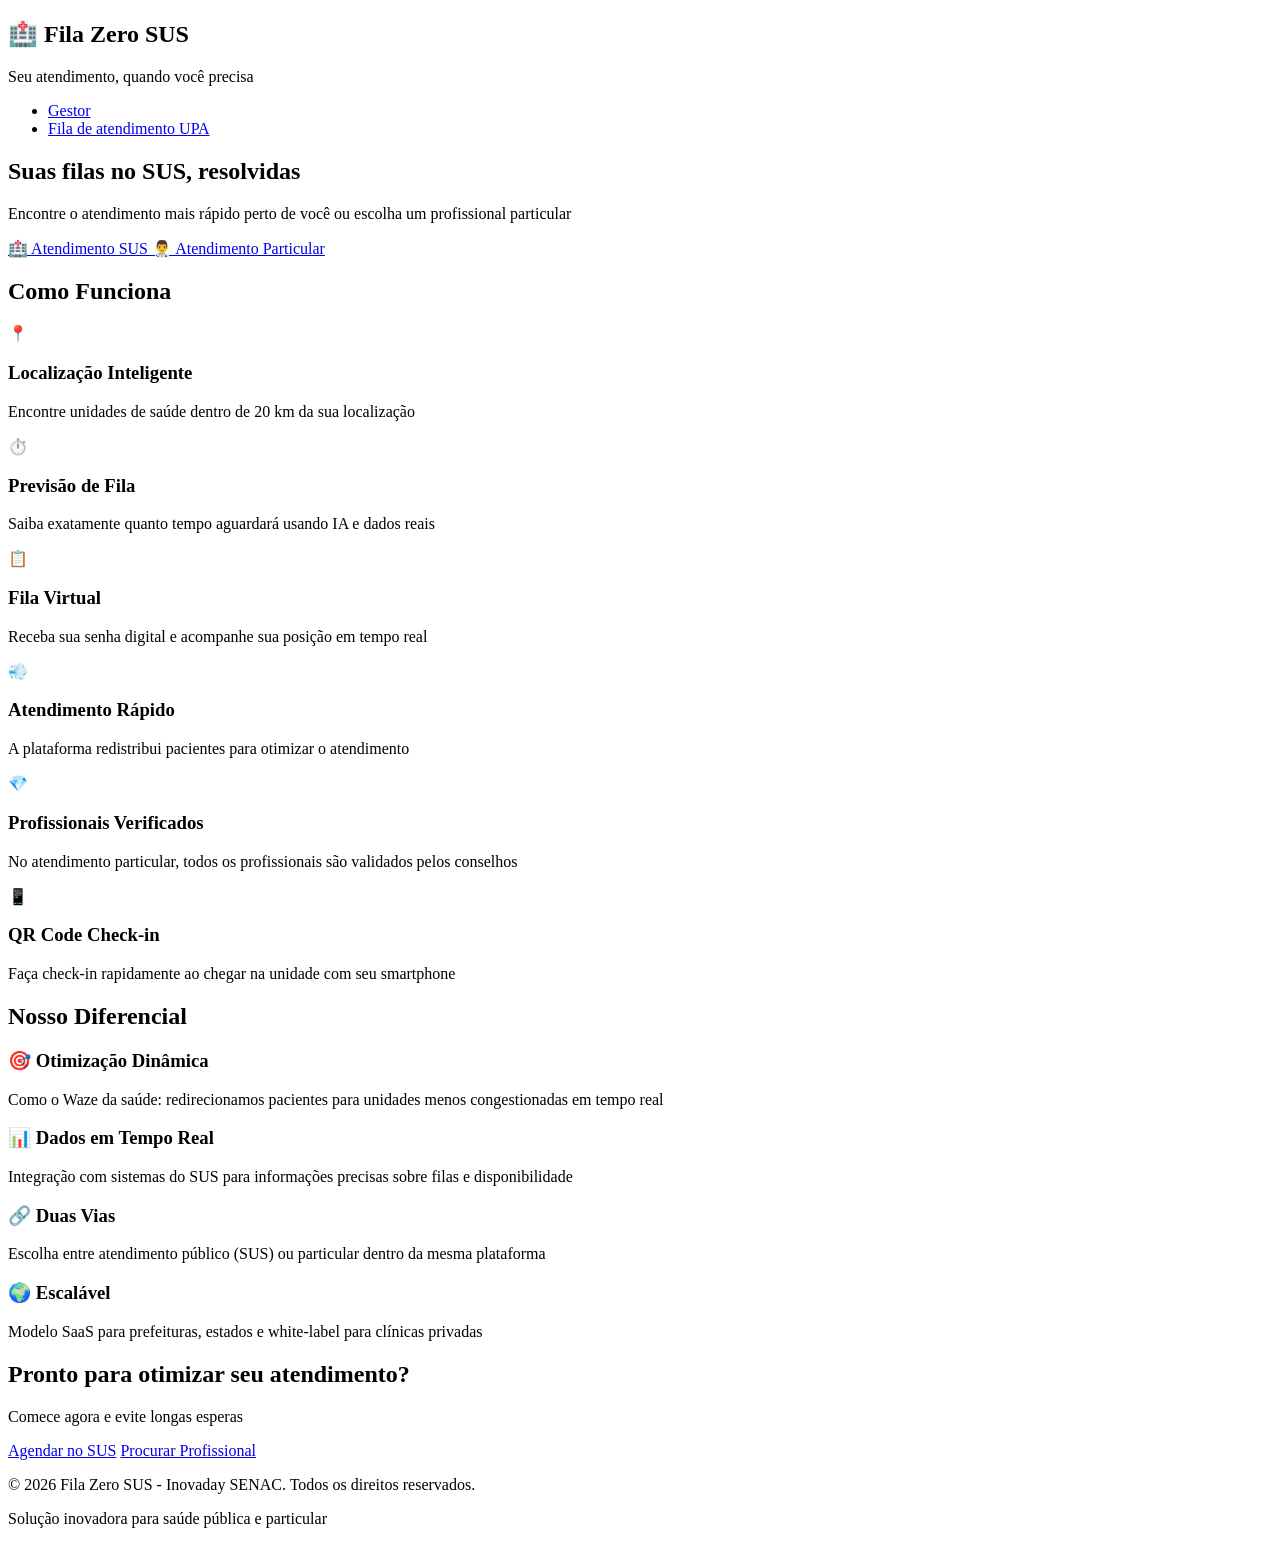
==== index.html @ 4831dcff "Add files via upload" ====
<!DOCTYPE html>
<html lang="pt-BR">
<head>
    <meta charset="UTF-8">
    <meta name="viewport" content="width=device-width, initial-scale=1.0">
    <title>Fila Zero SUS - Plataforma de Otimização de Atendimento</title>
    <link rel="stylesheet" href="css/style.css">
</head>
<body>
    <!-- Navbar -->
    <nav class="navbar">
        <div class="container">
            <div class="navbar-brand">
                <h1>🏥 Fila Zero SUS</h1>
                <p class="tagline">Seu atendimento, quando você precisa</p>
            </div>
            <ul class="navbar-menu">
                <li><a href="gestor.html" class="btn-secondary">Gestor</a></li>
                <li><a href="boss-fila.html" class="btn-secondary">Fila de atendimento UPA</a></li>
            </ul>
        </div>
    </nav>

    <!-- Hero Section -->
    <section class="hero">
        <div class="container">
            <div class="hero-content">
                <h2>Suas filas no SUS, resolvidas</h2>
                <p>Encontre o atendimento mais rápido perto de você ou escolha um profissional particular</p>
                <div class="hero-buttons">
                    <a href="sus.html" class="btn btn-primary">
                        <span class="icon">🏥</span>
                        Atendimento SUS
                    </a>
                    <a href="particular.html" class="btn btn-secondary">
                        <span class="icon">👨‍⚕️</span>
                        Atendimento Particular
                    </a>
                </div>
            </div>
        </div>
    </section>

    <!-- Problem & Solution -->
    <section class="features">
        <div class="container">
            <div class="section-title">
                <h2>Como Funciona</h2>
            </div>
            
            <div class="features-grid">
                <div class="feature-card">
                    <div class="feature-icon">📍</div>
                    <h3>Localização Inteligente</h3>
                    <p>Encontre unidades de saúde dentro de 20 km da sua localização</p>
                </div>
                
                <div class="feature-card">
                    <div class="feature-icon">⏱️</div>
                    <h3>Previsão de Fila</h3>
                    <p>Saiba exatamente quanto tempo aguardará usando IA e dados reais</p>
                </div>
                
                <div class="feature-card">
                    <div class="feature-icon">📋</div>
                    <h3>Fila Virtual</h3>
                    <p>Receba sua senha digital e acompanhe sua posição em tempo real</p>
                </div>
                
                <div class="feature-card">
                    <div class="feature-icon">💨</div>
                    <h3>Atendimento Rápido</h3>
                    <p>A plataforma redistribui pacientes para otimizar o atendimento</p>
                </div>

                <div class="feature-card">
                    <div class="feature-icon">💎</div>
                    <h3>Profissionais Verificados</h3>
                    <p>No atendimento particular, todos os profissionais são validados pelos conselhos</p>
                </div>
                
                <div class="feature-card">
                    <div class="feature-icon">📱</div>
                    <h3>QR Code Check-in</h3>
                    <p>Faça check-in rapidamente ao chegar na unidade com seu smartphone</p>
                </div>
            </div>
        </div>
    </section>

    <!-- Diferenciais -->
    <section class="diferenciais">
        <div class="container">
            <div class="section-title">
                <h2>Nosso Diferencial</h2>
            </div>
            
            <div class="diferenciais-content">
                <div class="diferencial-item">
                    <h3>🎯 Otimização Dinâmica</h3>
                    <p>Como o Waze da saúde: redirecionamos pacientes para unidades menos congestionadas em tempo real</p>
                </div>
                
                <div class="diferencial-item">
                    <h3>📊 Dados em Tempo Real</h3>
                    <p>Integração com sistemas do SUS para informações precisas sobre filas e disponibilidade</p>
                </div>
                
                <div class="diferencial-item">
                    <h3>🔗 Duas Vias</h3>
                    <p>Escolha entre atendimento público (SUS) ou particular dentro da mesma plataforma</p>
                </div>
                
                <div class="diferencial-item">
                    <h3>🌍 Escalável</h3>
                    <p>Modelo SaaS para prefeituras, estados e white-label para clínicas privadas</p>
                </div>
            </div>
        </div>
    </section>

    <!-- CTA Final -->
    <section class="cta-final">
        <div class="container">
            <div class="cta-content">
                <h2>Pronto para otimizar seu atendimento?</h2>
                <p>Comece agora e evite longas esperas</p>
                <div class="cta-buttons">
                    <a href="sus.html" class="btn btn-primary">Agendar no SUS</a>
                    <a href="particular.html" class="btn btn-secondary">Procurar Profissional</a>
                </div>
            </div>
        </div>
    </section>

    <!-- Footer -->
    <footer class="footer">
        <div class="container">
            <p>&copy; 2026 Fila Zero SUS - Inovaday SENAC. Todos os direitos reservados.</p>
            <p>Solução inovadora para saúde pública e particular</p>
        </div>
    </footer>

    <script src="js/app.js"></script>
</body>
</html>
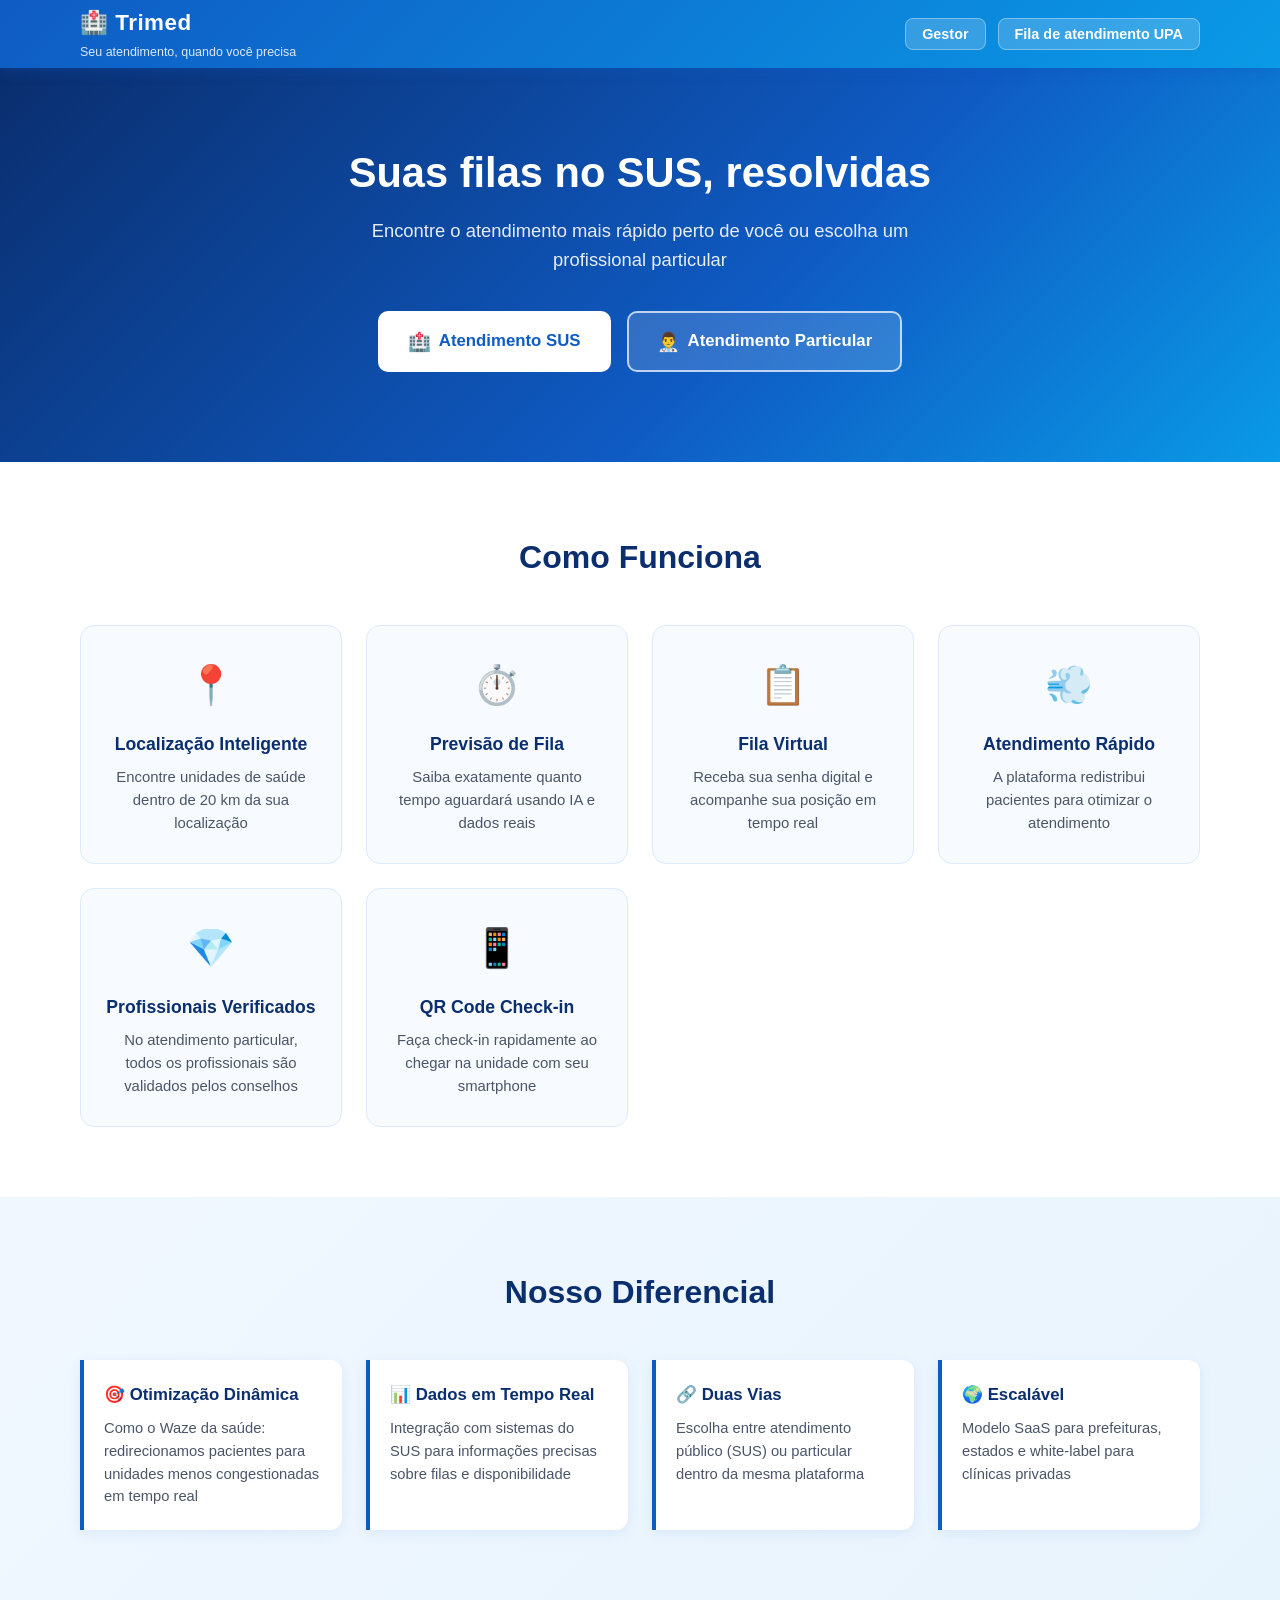
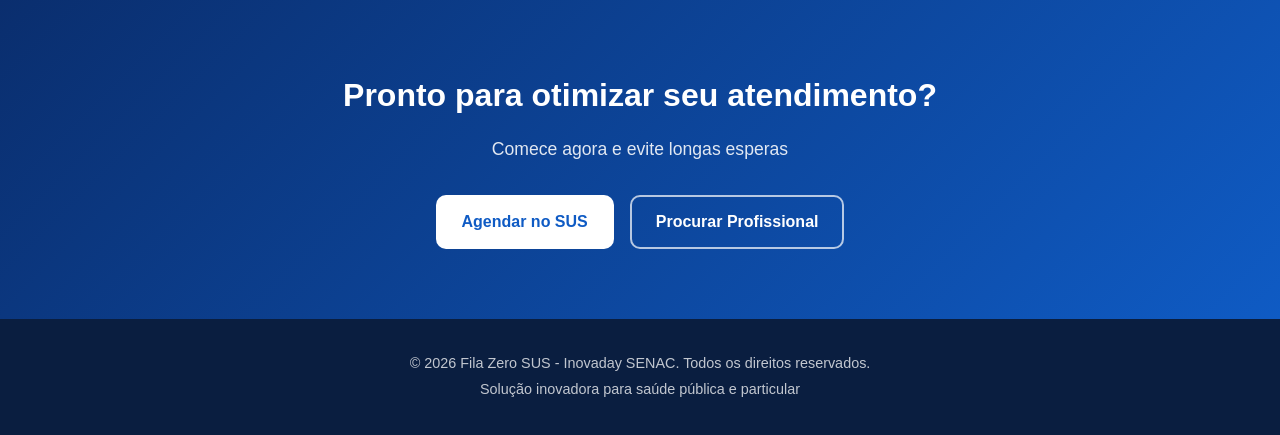
==== commit 3761c1e7: "Update navbar brand name from 'Fila Zero SUS' to 'Trimed'" ====
--- a/index.html
+++ b/index.html
@@ -11,7 +11,7 @@
     <nav class="navbar">
         <div class="container">
             <div class="navbar-brand">
-                <h1>🏥 Fila Zero SUS</h1>
+                <h1>🏥 Trimed</h1>
                 <p class="tagline">Seu atendimento, quando você precisa</p>
             </div>
             <ul class="navbar-menu">
--- a/css/style.css
+++ b/css/style.css
@@ -0,0 +1,1209 @@
+/* ============================================================
+   Fila Zero SUS – Global Stylesheet
+   ============================================================ */
+
+/* ---------- Reset & Base ---------- */
+*, *::before, *::after {
+    box-sizing: border-box;
+    margin: 0;
+    padding: 0;
+}
+
+html {
+    font-size: 16px;
+    scroll-behavior: smooth;
+}
+
+body {
+    font-family: 'Segoe UI', Tahoma, Geneva, Verdana, sans-serif;
+    background: #f0f4f8;
+    color: #1a2940;
+    line-height: 1.6;
+    min-height: 100vh;
+}
+
+a {
+    color: inherit;
+    text-decoration: none;
+}
+
+ul {
+    list-style: none;
+}
+
+/* ---------- Container ---------- */
+.container {
+    max-width: 1160px;
+    margin: 0 auto;
+    padding: 0 20px;
+}
+
+/* ============================================================
+   Navbar
+   ============================================================ */
+.navbar {
+    background: linear-gradient(135deg, #0f5bc4, #0a9ae6);
+    color: #fff;
+    padding: 0 0;
+    position: sticky;
+    top: 0;
+    z-index: 1000;
+    box-shadow: 0 2px 12px rgba(15, 91, 196, 0.35);
+}
+
+.navbar .container {
+    display: flex;
+    align-items: center;
+    justify-content: space-between;
+    height: 68px;
+}
+
+.navbar-brand h1 {
+    font-size: 1.4rem;
+    font-weight: 700;
+    letter-spacing: 0.5px;
+}
+
+.navbar-brand a {
+    text-decoration: none;
+    color: #fff;
+}
+
+.tagline {
+    font-size: 0.78rem;
+    opacity: 0.85;
+    margin-top: 2px;
+}
+
+.navbar-menu {
+    display: flex;
+    gap: 12px;
+    align-items: center;
+}
+
+.navbar-menu a,
+.navbar-menu .btn-secondary {
+    background: rgba(255,255,255,0.18);
+    border: 1px solid rgba(255,255,255,0.35);
+    color: #fff;
+    padding: 7px 16px;
+    border-radius: 8px;
+    font-size: 0.9rem;
+    font-weight: 600;
+    cursor: pointer;
+    transition: background 0.2s, border-color 0.2s;
+}
+
+.navbar-menu a:hover,
+.navbar-menu .btn-secondary:hover {
+    background: rgba(255,255,255,0.3);
+}
+
+.user-info {
+    font-size: 0.9rem;
+    opacity: 0.9;
+}
+
+/* ============================================================
+   Buttons
+   ============================================================ */
+.btn {
+    display: inline-flex;
+    align-items: center;
+    gap: 8px;
+    padding: 12px 24px;
+    border-radius: 10px;
+    font-size: 1rem;
+    font-weight: 600;
+    cursor: pointer;
+    border: 2px solid transparent;
+    transition: transform 0.15s, box-shadow 0.15s, background 0.2s, border-color 0.2s;
+    text-decoration: none;
+    justify-content: center;
+}
+
+.btn:hover {
+    transform: translateY(-2px);
+    box-shadow: 0 6px 18px rgba(0,0,0,0.15);
+}
+
+.btn:active {
+    transform: translateY(0);
+}
+
+.btn-primary {
+    background: linear-gradient(135deg, #0f5bc4, #0a9ae6);
+    color: #fff;
+    border-color: transparent;
+}
+
+.btn-primary:hover {
+    background: linear-gradient(135deg, #0a4db0, #0888cc);
+}
+
+.btn-secondary {
+    background: transparent;
+    color: #0f5bc4;
+    border-color: #0f5bc4;
+}
+
+.btn-secondary:hover {
+    background: #0f5bc4;
+    color: #fff;
+}
+
+.btn-outline {
+    background: transparent;
+    color: #4a5568;
+    border-color: #cbd5e0;
+}
+
+.btn-outline:hover {
+    background: #edf2f7;
+    border-color: #a0aec0;
+}
+
+.btn-block {
+    display: flex;
+    width: 100%;
+}
+
+.btn .icon {
+    font-size: 1.15rem;
+}
+
+/* ============================================================
+   Hero Section
+   ============================================================ */
+.hero {
+    background: linear-gradient(135deg, #0a2e6e 0%, #0f5bc4 60%, #0a9ae6 100%);
+    color: #fff;
+    padding: 80px 0 90px;
+    text-align: center;
+}
+
+.hero-content h2 {
+    font-size: 2.6rem;
+    font-weight: 800;
+    margin-bottom: 18px;
+    line-height: 1.2;
+}
+
+.hero-content p {
+    font-size: 1.15rem;
+    opacity: 0.9;
+    margin-bottom: 36px;
+    max-width: 560px;
+    margin-left: auto;
+    margin-right: auto;
+}
+
+.hero-buttons {
+    display: flex;
+    gap: 16px;
+    justify-content: center;
+    flex-wrap: wrap;
+}
+
+.hero-buttons .btn {
+    min-width: 220px;
+    font-size: 1.05rem;
+    padding: 14px 28px;
+}
+
+.hero-buttons .btn-primary {
+    background: #fff;
+    color: #0f5bc4;
+}
+
+.hero-buttons .btn-primary:hover {
+    background: #e8f0fe;
+}
+
+.hero-buttons .btn-secondary {
+    background: rgba(255,255,255,0.15);
+    border-color: rgba(255,255,255,0.7);
+    color: #fff;
+}
+
+.hero-buttons .btn-secondary:hover {
+    background: rgba(255,255,255,0.28);
+}
+
+/* ============================================================
+   Features Section
+   ============================================================ */
+.features {
+    padding: 70px 0;
+    background: #fff;
+}
+
+.section-title {
+    text-align: center;
+    margin-bottom: 42px;
+}
+
+.section-title h2 {
+    font-size: 2rem;
+    font-weight: 700;
+    color: #0a2e6e;
+}
+
+.features-grid {
+    display: grid;
+    grid-template-columns: repeat(auto-fit, minmax(260px, 1fr));
+    gap: 24px;
+}
+
+.feature-card {
+    background: #f7faff;
+    border: 1px solid #dbeafe;
+    border-radius: 14px;
+    padding: 28px 24px;
+    text-align: center;
+    transition: transform 0.2s, box-shadow 0.2s;
+}
+
+.feature-card:hover {
+    transform: translateY(-4px);
+    box-shadow: 0 10px 28px rgba(15, 91, 196, 0.12);
+}
+
+.feature-icon {
+    font-size: 2.4rem;
+    margin-bottom: 14px;
+}
+
+.feature-card h3 {
+    font-size: 1.1rem;
+    color: #0a2e6e;
+    margin-bottom: 8px;
+}
+
+.feature-card p {
+    font-size: 0.93rem;
+    color: #4a5568;
+    line-height: 1.55;
+}
+
+/* ============================================================
+   Diferenciais Section
+   ============================================================ */
+.diferenciais {
+    padding: 70px 0;
+    background: linear-gradient(135deg, #f0f7ff, #e8f4fd);
+}
+
+.diferenciais-content {
+    display: grid;
+    grid-template-columns: repeat(auto-fit, minmax(260px, 1fr));
+    gap: 24px;
+}
+
+.diferencial-item {
+    background: #fff;
+    border-left: 4px solid #0f5bc4;
+    border-radius: 0 12px 12px 0;
+    padding: 22px 20px;
+    box-shadow: 0 4px 14px rgba(15, 91, 196, 0.08);
+}
+
+.diferencial-item h3 {
+    font-size: 1.05rem;
+    color: #0a2e6e;
+    margin-bottom: 8px;
+}
+
+.diferencial-item p {
+    font-size: 0.92rem;
+    color: #4a5568;
+    line-height: 1.55;
+}
+
+/* ============================================================
+   CTA Final Section
+   ============================================================ */
+.cta-final {
+    background: linear-gradient(135deg, #0a2e6e, #0f5bc4);
+    color: #fff;
+    padding: 70px 0;
+    text-align: center;
+}
+
+.cta-content h2 {
+    font-size: 2rem;
+    font-weight: 700;
+    margin-bottom: 14px;
+}
+
+.cta-content p {
+    font-size: 1.1rem;
+    opacity: 0.88;
+    margin-bottom: 32px;
+}
+
+.cta-buttons {
+    display: flex;
+    gap: 16px;
+    justify-content: center;
+    flex-wrap: wrap;
+}
+
+.cta-buttons .btn-primary {
+    background: #fff;
+    color: #0f5bc4;
+}
+
+.cta-buttons .btn-secondary {
+    border-color: rgba(255,255,255,0.7);
+    color: #fff;
+}
+
+/* ============================================================
+   Footer
+   ============================================================ */
+.footer {
+    background: #0a1e40;
+    color: rgba(255,255,255,0.75);
+    padding: 32px 0;
+    text-align: center;
+    font-size: 0.9rem;
+    line-height: 1.8;
+}
+
+/* ============================================================
+   Stepper
+   ============================================================ */
+.stepper {
+    display: flex;
+    align-items: center;
+    justify-content: center;
+    gap: 0;
+    margin: 36px 0 28px;
+    flex-wrap: wrap;
+}
+
+.step {
+    display: flex;
+    flex-direction: column;
+    align-items: center;
+    position: relative;
+    flex: 1;
+    max-width: 140px;
+}
+
+.step:not(:last-child)::after {
+    content: '';
+    position: absolute;
+    top: 20px;
+    left: calc(50% + 20px);
+    right: calc(-50% + 20px);
+    height: 2px;
+    background: #cbd5e0;
+    z-index: 0;
+}
+
+.step.active:not(:last-child)::after,
+.step.completed:not(:last-child)::after {
+    background: #0f5bc4;
+}
+
+.step-number {
+    width: 40px;
+    height: 40px;
+    border-radius: 50%;
+    background: #e2e8f0;
+    color: #718096;
+    display: flex;
+    align-items: center;
+    justify-content: center;
+    font-weight: 700;
+    font-size: 0.95rem;
+    position: relative;
+    z-index: 1;
+    transition: background 0.3s, color 0.3s;
+}
+
+.step.active .step-number {
+    background: #0f5bc4;
+    color: #fff;
+    box-shadow: 0 0 0 4px rgba(15, 91, 196, 0.2);
+}
+
+.step.completed .step-number {
+    background: #38a169;
+    color: #fff;
+}
+
+.step-label {
+    font-size: 0.8rem;
+    color: #718096;
+    margin-top: 6px;
+    text-align: center;
+    white-space: nowrap;
+}
+
+.step.active .step-label {
+    color: #0f5bc4;
+    font-weight: 600;
+}
+
+.step.completed .step-label {
+    color: #38a169;
+}
+
+/* ============================================================
+   Form Styles
+   ============================================================ */
+.form-container {
+    max-width: 680px;
+    margin: 0 auto 48px;
+}
+
+.form-step {
+    display: none;
+    background: #fff;
+    border-radius: 16px;
+    padding: 36px 32px;
+    box-shadow: 0 8px 28px rgba(15, 91, 196, 0.1);
+}
+
+.form-step.active {
+    display: block;
+}
+
+.form-step h2 {
+    font-size: 1.5rem;
+    color: #0a2e6e;
+    margin-bottom: 6px;
+}
+
+.form-subtitle {
+    color: #718096;
+    font-size: 0.95rem;
+    margin-bottom: 28px;
+}
+
+.form-group {
+    margin-bottom: 20px;
+}
+
+.form-group label {
+    display: block;
+    font-weight: 600;
+    color: #2d3748;
+    margin-bottom: 6px;
+    font-size: 0.92rem;
+}
+
+.form-group input,
+.form-group select,
+.form-group textarea {
+    width: 100%;
+    padding: 11px 14px;
+    border: 1.5px solid #cbd5e0;
+    border-radius: 8px;
+    font-size: 0.95rem;
+    font-family: inherit;
+    color: #1a2940;
+    background: #fff;
+    transition: border-color 0.2s, box-shadow 0.2s;
+    outline: none;
+}
+
+.form-group input:focus,
+.form-group select:focus,
+.form-group textarea:focus {
+    border-color: #0f5bc4;
+    box-shadow: 0 0 0 3px rgba(15, 91, 196, 0.12);
+}
+
+.form-group input[readonly] {
+    background: #f7faff;
+    color: #718096;
+    cursor: not-allowed;
+}
+
+.form-group small {
+    color: #a0aec0;
+    font-size: 0.82rem;
+    margin-top: 4px;
+    display: block;
+}
+
+.form-row {
+    display: grid;
+    grid-template-columns: 1fr 1fr;
+    gap: 16px;
+}
+
+.form-buttons {
+    display: flex;
+    gap: 12px;
+    justify-content: space-between;
+    margin-top: 28px;
+}
+
+.error {
+    display: block;
+    color: #e53e3e;
+    font-size: 0.83rem;
+    margin-top: 4px;
+    min-height: 18px;
+}
+
+/* ---------- Urgencia options ---------- */
+.urgencia-options {
+    display: flex;
+    flex-direction: column;
+    gap: 10px;
+}
+
+.radio-option {
+    display: flex;
+    align-items: center;
+    gap: 10px;
+    padding: 12px 14px;
+    border: 1.5px solid #e2e8f0;
+    border-radius: 8px;
+    cursor: pointer;
+    transition: border-color 0.2s, background 0.2s;
+}
+
+.radio-option:has(input:checked) {
+    border-color: #0f5bc4;
+    background: #ebf4ff;
+}
+
+.radio-option input[type="radio"] {
+    width: auto;
+    accent-color: #0f5bc4;
+}
+
+/* ---------- Filter buttons ---------- */
+.filtros {
+    display: flex;
+    gap: 10px;
+    margin-bottom: 20px;
+    flex-wrap: wrap;
+}
+
+.filter-btn {
+    padding: 8px 18px;
+    border-radius: 20px;
+    border: 1.5px solid #cbd5e0;
+    background: #fff;
+    color: #4a5568;
+    font-size: 0.9rem;
+    font-weight: 600;
+    cursor: pointer;
+    transition: all 0.2s;
+}
+
+.filter-btn.active,
+.filter-btn:hover {
+    background: #0f5bc4;
+    border-color: #0f5bc4;
+    color: #fff;
+}
+
+/* ============================================================
+   Unidades Grid
+   ============================================================ */
+.unidades-grid {
+    display: flex;
+    flex-direction: column;
+    gap: 16px;
+    margin-bottom: 24px;
+}
+
+.unidade-card {
+    background: #f7faff;
+    border: 2px solid #dbeafe;
+    border-radius: 12px;
+    padding: 18px 20px;
+    cursor: pointer;
+    transition: border-color 0.2s, box-shadow 0.2s, background 0.2s;
+}
+
+.unidade-card:hover {
+    border-color: #0f5bc4;
+    box-shadow: 0 4px 16px rgba(15, 91, 196, 0.15);
+}
+
+.unidade-card.selected {
+    border-color: #0f5bc4;
+    background: #ebf4ff;
+}
+
+.unidade-header {
+    display: flex;
+    align-items: center;
+    justify-content: space-between;
+    margin-bottom: 10px;
+    flex-wrap: wrap;
+    gap: 8px;
+}
+
+.unidade-nome {
+    font-weight: 700;
+    color: #0a2e6e;
+    font-size: 1.05rem;
+}
+
+.badge {
+    padding: 3px 10px;
+    border-radius: 20px;
+    font-size: 0.78rem;
+    font-weight: 700;
+    text-transform: uppercase;
+}
+
+.badge-green  { background: #c6f6d5; color: #276749; }
+.badge-yellow { background: #fefcbf; color: #7b6108; }
+.badge-red    { background: #fed7d7; color: #9b2c2c; }
+
+.unidade-info {
+    display: flex;
+    gap: 20px;
+    font-size: 0.88rem;
+    color: #4a5568;
+    flex-wrap: wrap;
+}
+
+.unidade-info span strong {
+    color: #1a2940;
+}
+
+/* ============================================================
+   Modal
+   ============================================================ */
+.modal {
+    display: none;
+    position: fixed;
+    inset: 0;
+    background: rgba(10, 30, 64, 0.55);
+    z-index: 2000;
+    align-items: center;
+    justify-content: center;
+    padding: 20px;
+}
+
+.modal.open {
+    display: flex;
+}
+
+.modal-content {
+    background: #fff;
+    border-radius: 18px;
+    padding: 40px 36px;
+    max-width: 480px;
+    width: 100%;
+    text-align: center;
+    box-shadow: 0 20px 60px rgba(10, 30, 64, 0.25);
+    animation: modalIn 0.3s ease;
+}
+
+@keyframes modalIn {
+    from { opacity: 0; transform: scale(0.88); }
+    to   { opacity: 1; transform: scale(1); }
+}
+
+.modal-icon {
+    font-size: 3.2rem;
+    margin-bottom: 16px;
+}
+
+.modal-icon.erro { font-size: 3rem; }
+
+.modal-content h2 {
+    font-size: 1.5rem;
+    color: #0a2e6e;
+    margin-bottom: 14px;
+}
+
+.modal-content p {
+    color: #4a5568;
+    margin-bottom: 22px;
+    font-size: 0.95rem;
+}
+
+.buttons-modal {
+    display: flex;
+    gap: 12px;
+    justify-content: center;
+    margin-top: 20px;
+}
+
+.dados-confirmacao {
+    background: #f0f7ff;
+    border-radius: 10px;
+    padding: 16px;
+    margin-bottom: 16px;
+    text-align: left;
+    font-size: 0.93rem;
+    line-height: 1.8;
+    color: #2d3748;
+}
+
+.info-importante {
+    background: #fffbeb;
+    border: 1px solid #f6e05e;
+    border-radius: 8px;
+    padding: 10px 14px;
+    font-size: 0.88rem;
+    color: #744210;
+}
+
+/* ============================================================
+   Confirmacao Step
+   ============================================================ */
+.confirmacao-card {
+    background: #f0f7ff;
+    border: 2px solid #bee3f8;
+    border-radius: 12px;
+    padding: 20px;
+    margin-bottom: 20px;
+}
+
+.confirmacao-card h3 {
+    color: #0a2e6e;
+    margin-bottom: 10px;
+}
+
+.confirmacao-card p {
+    font-size: 0.93rem;
+    color: #2d3748;
+    margin-bottom: 6px;
+}
+
+.fila-numero {
+    font-size: 2.5rem;
+    font-weight: 800;
+    color: #0f5bc4;
+    text-align: center;
+    margin: 16px 0;
+}
+
+.tempo-espera {
+    text-align: center;
+    font-size: 1.1rem;
+    color: #2d3748;
+}
+
+/* ============================================================
+   Gestor Dashboard
+   ============================================================ */
+.gestor-container {
+    padding-top: 36px;
+    padding-bottom: 48px;
+}
+
+.gestor-header {
+    margin-bottom: 30px;
+}
+
+.gestor-header h2 {
+    font-size: 1.7rem;
+    color: #0a2e6e;
+    margin-bottom: 4px;
+}
+
+.gestor-header p {
+    color: #718096;
+    font-size: 0.95rem;
+}
+
+/* KPIs */
+.kpis-grid {
+    display: grid;
+    grid-template-columns: repeat(auto-fit, minmax(200px, 1fr));
+    gap: 16px;
+    margin-bottom: 28px;
+}
+
+.kpi-card {
+    background: #fff;
+    border: 1px solid #dbeafe;
+    border-radius: 14px;
+    padding: 20px;
+    display: flex;
+    align-items: center;
+    gap: 16px;
+    box-shadow: 0 4px 14px rgba(15, 91, 196, 0.07);
+    transition: transform 0.2s;
+}
+
+.kpi-card:hover { transform: translateY(-2px); }
+
+.kpi-icon {
+    font-size: 2.2rem;
+}
+
+.kpi-value {
+    font-size: 1.9rem;
+    font-weight: 800;
+    color: #0a2e6e;
+    line-height: 1;
+}
+
+.kpi-label {
+    font-size: 0.82rem;
+    color: #718096;
+    margin-top: 4px;
+}
+
+/* Filtros */
+.gestor-filtros {
+    display: flex;
+    gap: 16px;
+    align-items: flex-end;
+    flex-wrap: wrap;
+    margin-bottom: 28px;
+    background: #fff;
+    border-radius: 12px;
+    padding: 18px 20px;
+    box-shadow: 0 4px 14px rgba(15, 91, 196, 0.07);
+}
+
+.gestor-filtros .form-group {
+    flex: 1;
+    min-width: 180px;
+    margin-bottom: 0;
+}
+
+/* Sections */
+.gestor-section {
+    background: #fff;
+    border-radius: 14px;
+    padding: 24px;
+    margin-bottom: 22px;
+    box-shadow: 0 4px 14px rgba(15, 91, 196, 0.07);
+}
+
+.gestor-section h3 {
+    font-size: 1.15rem;
+    color: #0a2e6e;
+    margin-bottom: 18px;
+    padding-bottom: 10px;
+    border-bottom: 1.5px solid #e8f0fb;
+}
+
+/* Unidades Status */
+.unidades-status-grid {
+    display: grid;
+    grid-template-columns: repeat(auto-fit, minmax(220px, 1fr));
+    gap: 14px;
+}
+
+.unidade-status-card {
+    background: #f7faff;
+    border: 1px solid #dbeafe;
+    border-radius: 10px;
+    padding: 16px;
+}
+
+.unidade-status-card h4 {
+    color: #0a2e6e;
+    font-size: 0.95rem;
+    margin-bottom: 8px;
+}
+
+.ocupacao-bar-wrap {
+    background: #e2e8f0;
+    border-radius: 20px;
+    height: 8px;
+    margin: 8px 0 6px;
+    overflow: hidden;
+}
+
+.ocupacao-bar {
+    height: 100%;
+    border-radius: 20px;
+    transition: width 0.6s ease;
+}
+
+.bar-low  { background: #38a169; }
+.bar-mid  { background: #d69e2e; }
+.bar-high { background: #e53e3e; }
+
+.ocupacao-label {
+    font-size: 0.82rem;
+    color: #4a5568;
+}
+
+/* Table */
+.filas-table-container {
+    overflow-x: auto;
+}
+
+.filas-table {
+    width: 100%;
+    border-collapse: collapse;
+    font-size: 0.92rem;
+}
+
+.filas-table th {
+    background: #ebf4ff;
+    color: #0a2e6e;
+    text-align: left;
+    padding: 12px 14px;
+    font-weight: 700;
+    white-space: nowrap;
+}
+
+.filas-table td {
+    padding: 12px 14px;
+    border-bottom: 1px solid #e8f0fb;
+    vertical-align: middle;
+}
+
+.filas-table tr:last-child td { border-bottom: none; }
+.filas-table tr:hover td { background: #f7faff; }
+
+.status-tag {
+    padding: 3px 10px;
+    border-radius: 20px;
+    font-size: 0.78rem;
+    font-weight: 700;
+}
+
+.status-normal   { background: #c6f6d5; color: #276749; }
+.status-atencao  { background: #fefcbf; color: #7b6108; }
+.status-critico  { background: #fed7d7; color: #9b2c2c; }
+
+.btn-sm {
+    padding: 6px 12px;
+    font-size: 0.82rem;
+    border-radius: 6px;
+}
+
+/* Graficos */
+.graficos-container {
+    display: grid;
+    grid-template-columns: repeat(auto-fit, minmax(260px, 1fr));
+    gap: 16px;
+}
+
+.grafico-card {
+    background: #f7faff;
+    border: 1px solid #dbeafe;
+    border-radius: 10px;
+    padding: 18px;
+}
+
+.grafico-card h4 {
+    font-size: 0.9rem;
+    color: #0a2e6e;
+    margin-bottom: 12px;
+}
+
+.grafico-placeholder {
+    background: #e8f0fb;
+    border-radius: 8px;
+    height: 140px;
+    display: flex;
+    align-items: center;
+    justify-content: center;
+    color: #718096;
+    font-size: 0.85rem;
+    text-align: center;
+    padding: 10px;
+}
+
+/* Controle de carga */
+.controle-carga {
+    max-width: 520px;
+}
+
+.info-box {
+    background: #ebf8ff;
+    border: 1px solid #bee3f8;
+    border-radius: 8px;
+    padding: 12px 16px;
+    color: #2c7a9b;
+    font-size: 0.9rem;
+    margin-bottom: 20px;
+}
+
+/* Alertas */
+.alerta {
+    display: flex;
+    align-items: flex-start;
+    gap: 12px;
+    padding: 14px 16px;
+    border-radius: 10px;
+    margin-bottom: 12px;
+    font-size: 0.92rem;
+}
+
+.alerta-icon { font-size: 1.3rem; }
+
+.alerta-warning {
+    background: #fffbeb;
+    border: 1px solid #f6e05e;
+    color: #744210;
+}
+
+.alerta-info {
+    background: #ebf8ff;
+    border: 1px solid #bee3f8;
+    color: #2c7a9b;
+}
+
+.alerta-danger {
+    background: #fff5f5;
+    border: 1px solid #fc8181;
+    color: #9b2c2c;
+}
+
+/* ============================================================
+   Particular Page - Especialidades
+   ============================================================ */
+.especialidades-grid {
+    display: grid;
+    grid-template-columns: repeat(auto-fill, minmax(140px, 1fr));
+    gap: 14px;
+    margin-bottom: 24px;
+}
+
+.espec-card {
+    background: #f7faff;
+    border: 2px solid #dbeafe;
+    border-radius: 12px;
+    padding: 20px 12px;
+    text-align: center;
+    cursor: pointer;
+    transition: border-color 0.2s, background 0.2s, transform 0.2s;
+}
+
+.espec-card:hover {
+    border-color: #0f5bc4;
+    transform: translateY(-2px);
+}
+
+.espec-card.selected {
+    border-color: #0f5bc4;
+    background: #ebf4ff;
+}
+
+.espec-icon {
+    font-size: 2rem;
+    margin-bottom: 8px;
+}
+
+.espec-name {
+    font-size: 0.85rem;
+    font-weight: 600;
+    color: #2d3748;
+}
+
+/* Profissionais */
+.filtros-profissionais {
+    display: flex;
+    gap: 16px;
+    flex-wrap: wrap;
+    margin-bottom: 20px;
+}
+
+.filtros-profissionais .form-group {
+    flex: 1;
+    min-width: 180px;
+    margin-bottom: 0;
+}
+
+.profissionais-grid {
+    display: flex;
+    flex-direction: column;
+    gap: 16px;
+    margin-bottom: 24px;
+}
+
+.profissional-card {
+    background: #f7faff;
+    border: 2px solid #dbeafe;
+    border-radius: 12px;
+    padding: 18px 20px;
+    display: flex;
+    align-items: flex-start;
+    gap: 16px;
+    cursor: pointer;
+    transition: border-color 0.2s, box-shadow 0.2s;
+}
+
+.profissional-card:hover,
+.profissional-card.selected {
+    border-color: #0f5bc4;
+    box-shadow: 0 4px 16px rgba(15, 91, 196, 0.15);
+}
+
+.profissional-card.selected {
+    background: #ebf4ff;
+}
+
+.profissional-avatar {
+    width: 54px;
+    height: 54px;
+    border-radius: 50%;
+    background: linear-gradient(135deg, #0f5bc4, #0a9ae6);
+    display: flex;
+    align-items: center;
+    justify-content: center;
+    font-size: 1.6rem;
+    flex-shrink: 0;
+}
+
+.profissional-info { flex: 1; }
+
+.profissional-nome {
+    font-weight: 700;
+    color: #0a2e6e;
+    margin-bottom: 4px;
+}
+
+.profissional-espec {
+    font-size: 0.85rem;
+    color: #718096;
+    margin-bottom: 6px;
+}
+
+.profissional-meta {
+    display: flex;
+    gap: 14px;
+    font-size: 0.88rem;
+    flex-wrap: wrap;
+}
+
+.profissional-preco {
+    font-weight: 700;
+    color: #276749;
+}
+
+.profissional-avaliacao {
+    color: #d69e2e;
+}
+
+.profissional-disponivel {
+    color: #4a5568;
+}
+
+/* ============================================================
+   Responsive
+   ============================================================ */
+@media (max-width: 640px) {
+    .hero-content h2 { font-size: 1.8rem; }
+    .form-row { grid-template-columns: 1fr; }
+    .form-step { padding: 24px 18px; }
+    .form-buttons { flex-direction: column-reverse; }
+    .stepper { gap: 8px; }
+    .step:not(:last-child)::after { display: none; }
+    .navbar .container { height: 58px; }
+    .navbar-brand h1 { font-size: 1.15rem; }
+    .cta-buttons { flex-direction: column; align-items: center; }
+    .hero-buttons { flex-direction: column; align-items: center; }
+}
+
+@media (max-width: 480px) {
+    .kpis-grid { grid-template-columns: 1fr 1fr; }
+    .graficos-container { grid-template-columns: 1fr; }
+}
